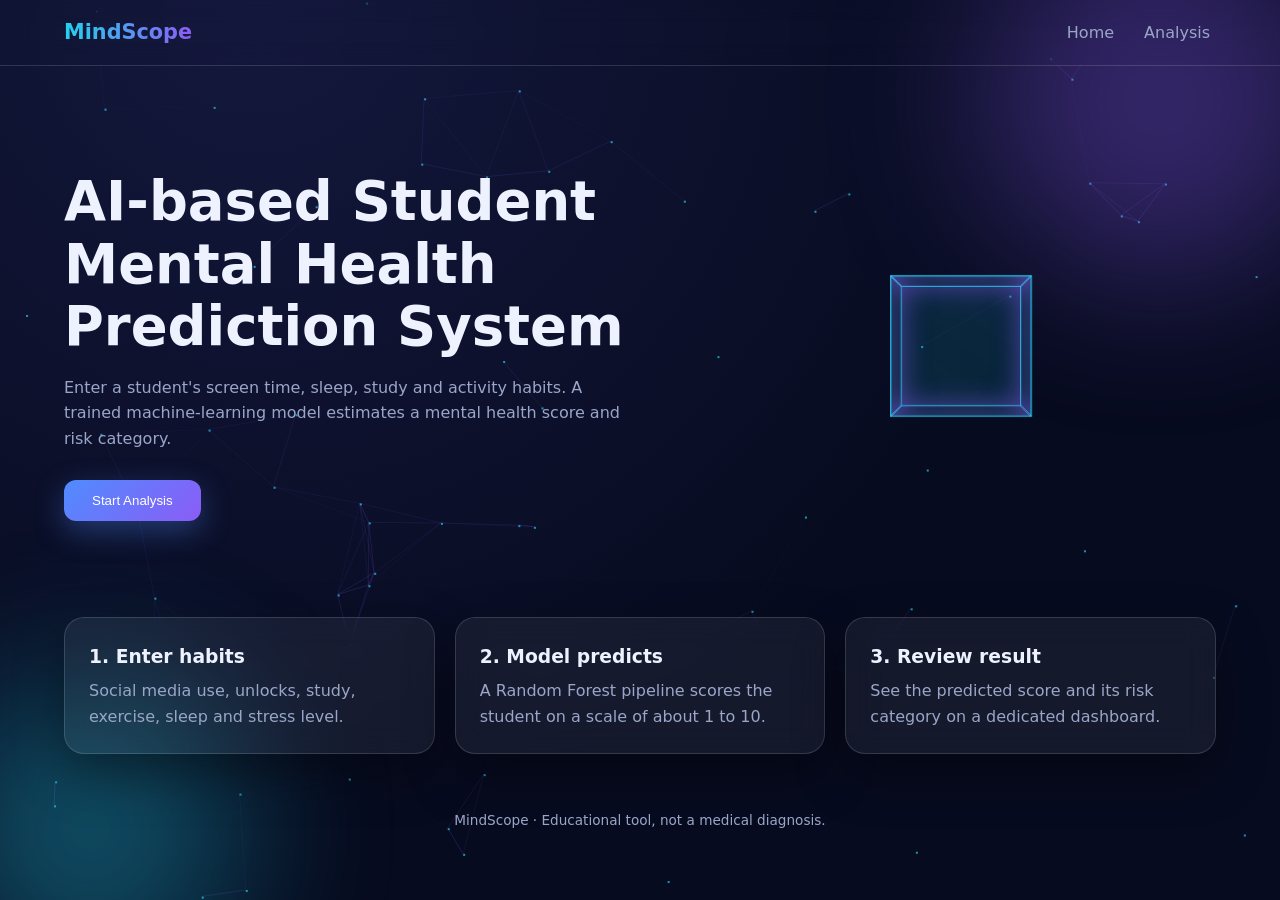
==== project1advance/index.html @ 4517fead "Add files via upload" ====
<!DOCTYPE html>
<html lang="en">
<head>
<meta charset="UTF-8">
<meta name="viewport" content="width=device-width, initial-scale=1">
<title>MindScope – Student Mental Health Prediction</title>
<link rel="stylesheet" href="style.css">
</head>
<body>
<canvas id="bg" aria-hidden="true"></canvas>
<div class="orb o1"></div><div class="orb o2"></div>

<header class="nav">
  <a class="brand" href="#" onclick="showHome();return false">MindScope</a>
  <nav><button class="link" onclick="showHome()">Home</button><button class="link" onclick="showAnalysis()">Analysis</button></nav>
</header>

<main>
<!-- PAGE 1: HOME -->
<section id="page-home" class="page active" aria-label="Home">
  <div class="hero">
    <div>
      <h1>AI-based Student Mental Health Prediction System</h1>
      <p class="lead">Enter a student's screen time, sleep, study and activity habits. A trained machine-learning model estimates a mental health score and risk category.</p>
      <button class="btn" onclick="showAnalysis()">Start Analysis</button>
    </div>
    <div class="scene" aria-hidden="true"><div class="cube"><i></i><i></i><i></i><i></i><i></i><i></i></div></div>
  </div>
  <div class="cards">
    <article class="glass tilt"><h3>1. Enter habits</h3><p>Social media use, unlocks, study, exercise, sleep and stress level.</p></article>
    <article class="glass tilt"><h3>2. Model predicts</h3><p>A Random Forest pipeline scores the student on a scale of about 1 to 10.</p></article>
    <article class="glass tilt"><h3>3. Review result</h3><p>See the predicted score and its risk category on a dedicated dashboard.</p></article>
  </div>
</section>

<!-- PAGE 2: ANALYSIS -->
<section id="page-analysis" class="page" aria-label="Analysis">
  <div class="glass panel">
    <h2>Student analysis</h2>
    <p class="muted">Fields marked * are required.</p>
    <div id="error" class="error" role="alert" hidden></div>
    <form id="form" novalidate></form>
    <div class="actions">
      <button class="btn" id="analyze" type="submit" form="form">Analyze</button>
      <button class="btn ghost" id="reset" type="button">Clear</button>
    </div>
  </div>
  <div id="loader" class="loader" hidden>
    <div class="core"><span></span><span></span><span></span></div>
    <p>Analyzing student data...</p>
  </div>
</section>

<!-- PAGE 3: RESULT -->
<section id="page-result" class="page" aria-label="Result">
  <div class="results">
    <div class="glass tilt rcard">
      <h3>Predicted mental health score</h3>
      <div class="gauge"><svg viewBox="0 0 120 120"><circle cx="60" cy="60" r="52" class="track"/><circle id="ring" cx="60" cy="60" r="52" class="fill"/></svg><b id="score">–</b></div>
      <p class="muted">out of 10</p>
    </div>
    <div class="glass tilt rcard">
      <h3>Risk category</h3>
      <span id="badge" class="badge">–</span>
      <h3 class="mt">Status</h3>
      <span id="status" class="badge ok">–</span>
    </div>
  </div>
  <div class="actions center">
    <button class="btn" onclick="showAnalysis()">Analyze Again</button>
    <button class="btn ghost" onclick="showHome()">Back to Home</button>
  </div>
</section>
</main>

<footer>MindScope · Educational tool, not a medical diagnosis.</footer>
<script src="script.js"></script>
</body>
</html>
---- project1advance/style.css ----
:root{--bg:#070b1f;--c1:#4f8cff;--c2:#8b5cf6;--c3:#22d3ee;--tx:#eef2ff;--mu:#9aa6c8;--gl:rgba(255,255,255,.06);--bd:rgba(255,255,255,.14)}
*{box-sizing:border-box;margin:0}
html,body{min-height:100%}
body{background:radial-gradient(circle at 20% 0,#14183d,var(--bg) 60%);color:var(--tx);font:16px/1.6 "Segoe UI",system-ui,sans-serif;overflow-x:hidden}
#bg{position:fixed;inset:0;z-index:0}
.orb{position:fixed;border-radius:50%;filter:blur(80px);opacity:.35;z-index:0;animation:float 12s ease-in-out infinite}
.o1{width:360px;height:360px;background:var(--c2);top:-80px;right:-60px}
.o2{width:300px;height:300px;background:var(--c3);bottom:-80px;left:-60px;animation-delay:-6s}
@keyframes float{50%{transform:translateY(40px)}}
.nav,main,footer{position:relative;z-index:1}
.nav{display:flex;justify-content:space-between;align-items:center;padding:16px 5vw;backdrop-filter:blur(12px);border-bottom:1px solid var(--bd)}
.brand{font-weight:700;font-size:1.3rem;color:var(--tx);text-decoration:none;background:linear-gradient(90deg,var(--c3),var(--c2));-webkit-background-clip:text;background-clip:text;color:transparent}
.link{background:none;border:0;color:var(--mu);font:inherit;margin-left:18px;cursor:pointer}.link:hover{color:var(--tx)}
main{padding:32px 5vw;min-height:80vh;perspective:1200px}
.page{display:none}
.page.active{display:block;animation:enter .6s ease both}
@keyframes enter{from{opacity:0;transform:translateY(24px) rotateX(8deg)}to{opacity:1;transform:none}}
.hero{display:grid;grid-template-columns:1.2fr 1fr;gap:32px;align-items:center;min-height:55vh}
h1{font-size:clamp(2rem,4.5vw,3.4rem);line-height:1.15;margin-bottom:16px}
.lead{color:var(--mu);max-width:56ch;margin-bottom:28px}
.muted{color:var(--mu)}
.btn{background:linear-gradient(135deg,var(--c1),var(--c2));color:#fff;border:0;border-radius:12px;padding:13px 28px;font:600 1rem inherit;cursor:pointer;box-shadow:0 10px 30px rgba(79,140,255,.35);transition:transform .2s,box-shadow .2s}
.btn:hover:not(:disabled){transform:translateY(-3px);box-shadow:0 16px 40px rgba(139,92,246,.45)}
.btn:disabled{opacity:.55;cursor:not-allowed}
.btn.ghost{background:var(--gl);border:1px solid var(--bd);box-shadow:none}
.btn:focus-visible,input:focus-visible,select:focus-visible,.link:focus-visible{outline:2px solid var(--c3);outline-offset:2px}
.scene{perspective:800px;display:grid;place-items:center;height:280px}
.cube{width:130px;height:130px;position:relative;transform-style:preserve-3d;animation:spin 14s linear infinite}
.cube i{position:absolute;inset:0;border:1px solid var(--c3);background:rgba(34,211,238,.07);box-shadow:inset 0 0 30px rgba(139,92,246,.4)}
.cube i:nth-child(1){transform:translateZ(65px)}.cube i:nth-child(2){transform:rotateY(180deg) translateZ(65px)}
.cube i:nth-child(3){transform:rotateY(90deg) translateZ(65px)}.cube i:nth-child(4){transform:rotateY(-90deg) translateZ(65px)}
.cube i:nth-child(5){transform:rotateX(90deg) translateZ(65px)}.cube i:nth-child(6){transform:rotateX(-90deg) translateZ(65px)}
@keyframes spin{to{transform:rotateX(360deg) rotateY(360deg)}}
.glass{background:var(--gl);border:1px solid var(--bd);border-radius:20px;backdrop-filter:blur(16px);box-shadow:0 20px 50px rgba(0,0,0,.4);padding:24px}
.tilt{transition:transform .15s ease-out;transform-style:preserve-3d}
.cards{display:grid;grid-template-columns:repeat(auto-fit,minmax(220px,1fr));gap:20px;margin-top:24px}
.cards h3{margin-bottom:6px}.cards p{color:var(--mu)}
.panel{max-width:900px;margin:0 auto}
form{display:grid;grid-template-columns:1fr 1fr;gap:18px 24px;margin:18px 0}
.field{display:flex;flex-direction:column;gap:4px}
label{font-weight:600;font-size:.92rem}.req{color:var(--c3)}
small{color:var(--mu);font-size:.78rem}
input,select{background:rgba(7,11,31,.7);color:var(--tx);border:1px solid var(--bd);border-radius:10px;padding:10px 12px;font:inherit;width:100%}
input.bad,select.bad{border-color:#f87171}
.fe{color:#f87171;font-size:.78rem;min-height:1em}
.actions{display:flex;gap:14px;flex-wrap:wrap}.center{justify-content:center;margin-top:28px}
.error{background:rgba(248,113,113,.12);border:1px solid #f87171;border-radius:12px;padding:12px 16px;margin:12px 0}
.loader{position:fixed;inset:0;z-index:10;background:rgba(7,11,31,.88);display:grid;place-content:center;justify-items:center;gap:24px}
.loader[hidden]{display:none}
.core{width:110px;height:110px;position:relative}
.core span{position:absolute;inset:0;border-radius:50%;border:2px solid var(--c3);animation:pulse 2s ease-out infinite}
.core span:nth-child(2){animation-delay:.6s;border-color:var(--c2)}.core span:nth-child(3){animation-delay:1.2s;border-color:var(--c1)}
.core::after{content:"";position:absolute;inset:38px;border-radius:50%;background:var(--c3);box-shadow:0 0 40px var(--c3)}
@keyframes pulse{from{transform:scale(.3);opacity:1}to{transform:scale(1.3);opacity:0}}
.results{display:grid;grid-template-columns:repeat(auto-fit,minmax(260px,1fr));gap:24px;max-width:800px;margin:0 auto}
.rcard{text-align:center;padding:32px}
.gauge{position:relative;width:180px;height:180px;margin:16px auto 4px}
.gauge svg{transform:rotate(-90deg);width:100%}
.gauge circle{fill:none;stroke-width:9}.track{stroke:var(--bd)}
.fill{stroke:var(--c3);stroke-linecap:round;stroke-dasharray:327;stroke-dashoffset:327;transition:stroke-dashoffset 1.4s ease .3s;filter:drop-shadow(0 0 6px var(--c3))}
.gauge b{position:absolute;inset:0;display:grid;place-items:center;font-size:2.6rem}
.badge{display:inline-block;margin-top:12px;padding:8px 18px;border-radius:999px;font-weight:600;background:rgba(34,211,238,.15);border:1px solid var(--c3)}
.badge.good{background:rgba(52,211,153,.15);border-color:#34d399}.badge.warn{background:rgba(251,191,36,.15);border-color:#fbbf24}.badge.risk{background:rgba(248,113,113,.15);border-color:#f87171}
.mt{margin-top:28px}
footer{text-align:center;color:var(--mu);padding:24px;font-size:.85rem}
@media(max-width:768px){.hero{grid-template-columns:1fr}.scene{height:200px}form{grid-template-columns:1fr}.btn{width:100%}}
@media(prefers-reduced-motion:reduce){*{animation:none!important;transition:none!important}}
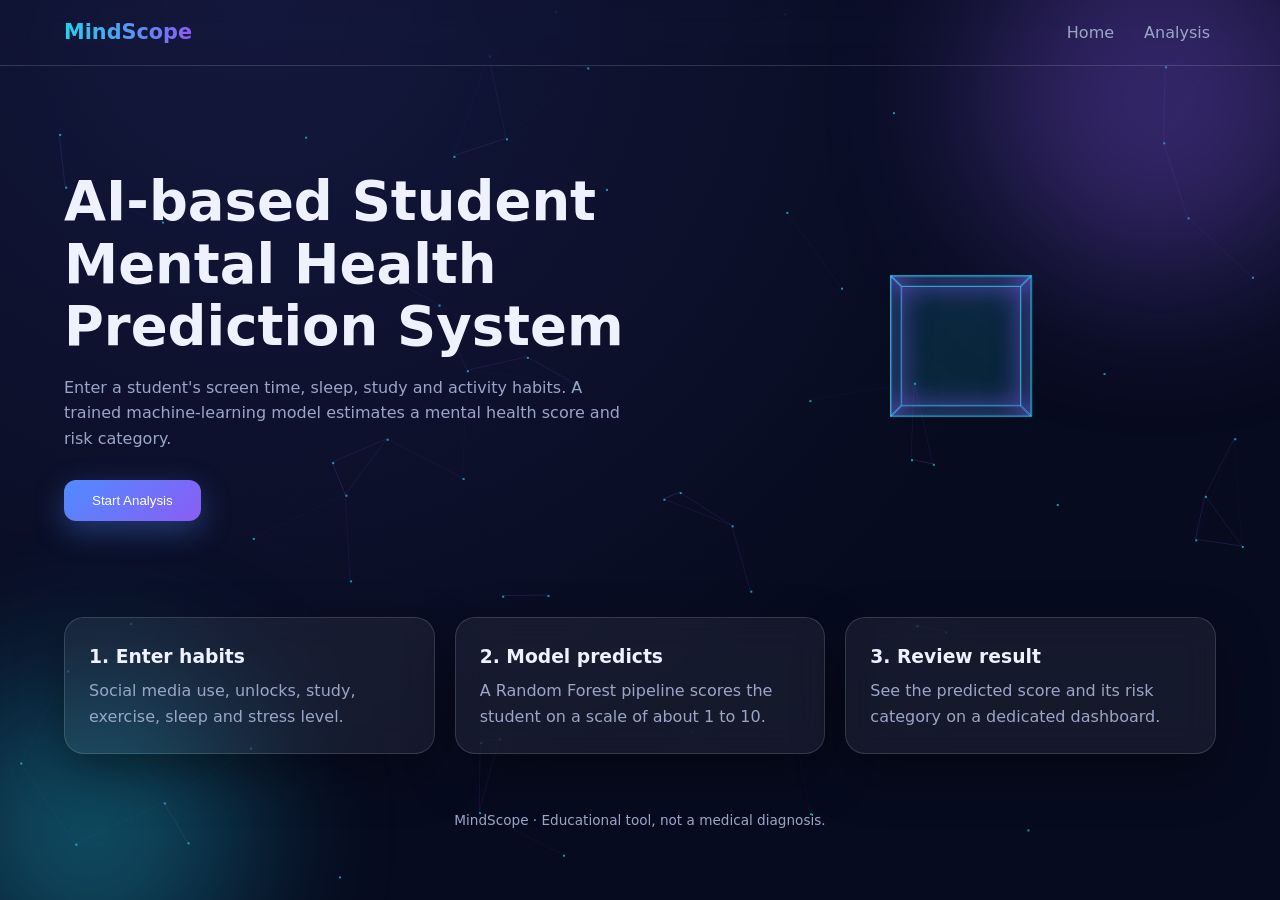
==== commit dc2bcdf0: "html" ====
--- a/project1advance/index.html
+++ b/project1advance/index.html
@@ -1,79 +1,99 @@
 <!DOCTYPE html>
 <html lang="en">
+
 <head>
-<meta charset="UTF-8">
-<meta name="viewport" content="width=device-width, initial-scale=1">
-<title>MindScope – Student Mental Health Prediction</title>
-<link rel="stylesheet" href="style.css">
+  <meta charset="UTF-8">
+  <meta name="viewport" content="width=device-width, initial-scale=1">
+  <title>MindScope – Student Mental Health Prediction</title>
+  <link rel="stylesheet" href="style.css">
 </head>
+
 <body>
-<canvas id="bg" aria-hidden="true"></canvas>
-<div class="orb o1"></div><div class="orb o2"></div>
+  <canvas id="bg" aria-hidden="true"></canvas>
+  <div class="orb o1"></div>
+  <div class="orb o2"></div>
 
-<header class="nav">
-  <a class="brand" href="#" onclick="showHome();return false">MindScope</a>
-  <nav><button class="link" onclick="showHome()">Home</button><button class="link" onclick="showAnalysis()">Analysis</button></nav>
-</header>
+  <header class="nav">
+    <a class="brand" href="#" onclick="showHome();return false">MindScope</a>
+    <nav><button class="link" onclick="showHome()">Home</button><button class="link"
+        onclick="showAnalysis()">Analysis</button></nav>
+  </header>
 
-<main>
-<!-- PAGE 1: HOME -->
-<section id="page-home" class="page active" aria-label="Home">
-  <div class="hero">
-    <div>
-      <h1>AI-based Student Mental Health Prediction System</h1>
-      <p class="lead">Enter a student's screen time, sleep, study and activity habits. A trained machine-learning model estimates a mental health score and risk category.</p>
-      <button class="btn" onclick="showAnalysis()">Start Analysis</button>
-    </div>
-    <div class="scene" aria-hidden="true"><div class="cube"><i></i><i></i><i></i><i></i><i></i><i></i></div></div>
-  </div>
-  <div class="cards">
-    <article class="glass tilt"><h3>1. Enter habits</h3><p>Social media use, unlocks, study, exercise, sleep and stress level.</p></article>
-    <article class="glass tilt"><h3>2. Model predicts</h3><p>A Random Forest pipeline scores the student on a scale of about 1 to 10.</p></article>
-    <article class="glass tilt"><h3>3. Review result</h3><p>See the predicted score and its risk category on a dedicated dashboard.</p></article>
-  </div>
-</section>
+  <main>
+    <!-- PAGE 1: HOME -->
+    <section id="page-home" class="page active" aria-label="Home">
+      <div class="hero">
+        <div>
+          <h1>AI-based Student Mental Health Prediction System</h1>
+          <p class="lead">Enter a student's screen time, sleep, study and activity habits. A trained machine-learning
+            model estimates a mental health score and risk category.</p>
+          <button class="btn" onclick="showAnalysis()">Start Analysis</button>
+        </div>
+        <div class="scene" aria-hidden="true">
+          <div class="cube"><i></i><i></i><i></i><i></i><i></i><i></i></div>
+        </div>
+      </div>
+      <div class="cards">
+        <article class="glass tilt">
+          <h3>1. Enter habits</h3>
+          <p>Social media use, unlocks, study, exercise, sleep and stress level.</p>
+        </article>
+        <article class="glass tilt">
+          <h3>2. Model predicts</h3>
+          <p>A Random Forest pipeline scores the student on a scale of about 1 to 10.</p>
+        </article>
+        <article class="glass tilt">
+          <h3>3. Review result</h3>
+          <p>See the predicted score and its risk category on a dedicated dashboard.</p>
+        </article>
+      </div>
+    </section>
 
-<!-- PAGE 2: ANALYSIS -->
-<section id="page-analysis" class="page" aria-label="Analysis">
-  <div class="glass panel">
-    <h2>Student analysis</h2>
-    <p class="muted">Fields marked * are required.</p>
-    <div id="error" class="error" role="alert" hidden></div>
-    <form id="form" novalidate></form>
-    <div class="actions">
-      <button class="btn" id="analyze" type="submit" form="form">Analyze</button>
-      <button class="btn ghost" id="reset" type="button">Clear</button>
-    </div>
-  </div>
-  <div id="loader" class="loader" hidden>
-    <div class="core"><span></span><span></span><span></span></div>
-    <p>Analyzing student data...</p>
-  </div>
-</section>
+    <!-- PAGE 2: ANALYSIS -->
+    <section id="page-analysis" class="page" aria-label="Analysis">
+      <div class="glass panel">
+        <h2>Student analysis</h2>
+        <p class="muted">Fields marked * are required.</p>
+        <div id="error" class="error" role="alert" hidden></div>
+        <form id="form" novalidate></form>
+        <div class="actions">
+          <button class="btn" id="analyze" type="submit" form="form">Analyze</button>
+          <button class="btn ghost" id="reset" type="button">Clear</button>
+        </div>
+      </div>
+      <div id="loader" class="loader" hidden>
+        <div class="core"><span></span><span></span><span></span></div>
+        <p>Analyzing student data...</p>
+      </div>
+    </section>
 
-<!-- PAGE 3: RESULT -->
-<section id="page-result" class="page" aria-label="Result">
-  <div class="results">
-    <div class="glass tilt rcard">
-      <h3>Predicted mental health score</h3>
-      <div class="gauge"><svg viewBox="0 0 120 120"><circle cx="60" cy="60" r="52" class="track"/><circle id="ring" cx="60" cy="60" r="52" class="fill"/></svg><b id="score">–</b></div>
-      <p class="muted">out of 10</p>
-    </div>
-    <div class="glass tilt rcard">
-      <h3>Risk category</h3>
-      <span id="badge" class="badge">–</span>
-      <h3 class="mt">Status</h3>
-      <span id="status" class="badge ok">–</span>
-    </div>
-  </div>
-  <div class="actions center">
-    <button class="btn" onclick="showAnalysis()">Analyze Again</button>
-    <button class="btn ghost" onclick="showHome()">Back to Home</button>
-  </div>
-</section>
-</main>
+    <!-- PAGE 3: RESULT -->
+    <section id="page-result" class="page" aria-label="Result">
+      <div class="results">
+        <div class="glass tilt rcard">
+          <h3>Predicted mental health score</h3>
+          <div class="gauge"><svg viewBox="0 0 120 120">
+              <circle cx="60" cy="60" r="52" class="track" />
+              <circle id="ring" cx="60" cy="60" r="52" class="fill" />
+            </svg><b id="score">–</b></div>
+          <p class="muted">out of 10</p>
+        </div>
+        <div class="glass tilt rcard">
+          <h3>Risk category</h3>
+          <span id="badge" class="badge">–</span>
+          <h3 class="mt">Status</h3>
+          <span id="status" class="badge ok">–</span>
+        </div>
+      </div>
+      <div class="actions center">
+        <button class="btn" onclick="showAnalysis()">Analyze Again</button>
+        <button class="btn ghost" onclick="showHome()">Back to Home</button>
+      </div>
+    </section>
+  </main>
 
-<footer>MindScope · Educational tool, not a medical diagnosis.</footer>
-<script src="script.js"></script>
+  <footer>MindScope · Educational tool, not a medical diagnosis.</footer>
+  <script src="script.js"></script>
 </body>
-</html>
+
+</html>
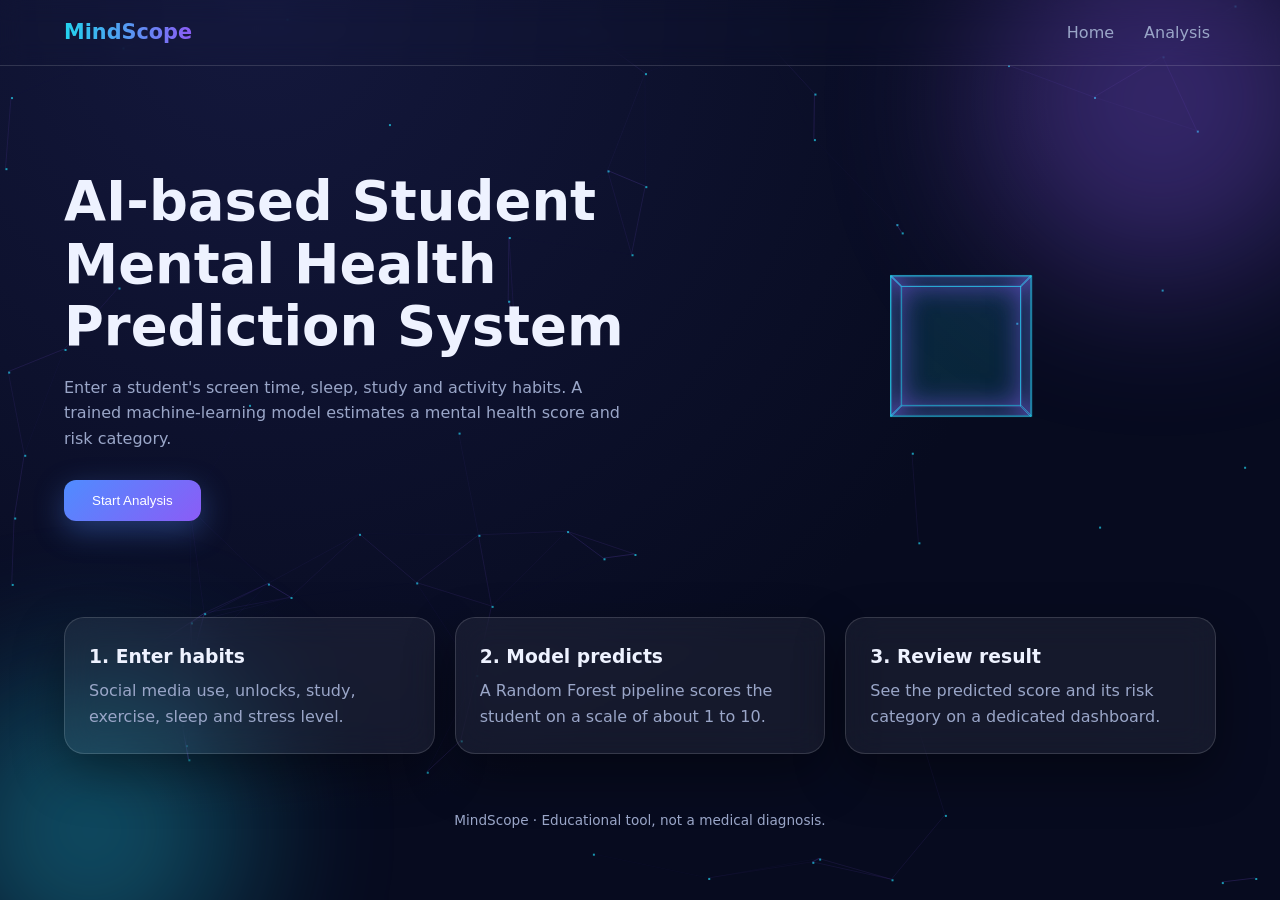
==== commit b166b6f7: "push it" ====
--- a/project1advance/index.html
+++ b/project1advance/index.html
@@ -1,99 +1,146 @@
 <!DOCTYPE html>
 <html lang="en">
+<head>
+<meta charset="UTF-8">
+<meta name="viewport" content="width=device-width, initial-scale=1">
+<title>MindScope – Student Mental Health Prediction</title>
+<link rel="stylesheet" href="style.css">
+</head>
+<body>
+<canvas id="bg" aria-hidden="true"></canvas>
+<div class="orb o1"></div><div class="orb o2"></div>
 
-<head>
-  <meta charset="UTF-8">
-  <meta name="viewport" content="width=device-width, initial-scale=1">
-  <title>MindScope – Student Mental Health Prediction</title>
-  <link rel="stylesheet" href="style.css">
-</head>
+<header class="nav">
+  <a class="brand" href="#" onclick="showHome();return false">MindScope</a>
+  <nav><button class="link" onclick="showHome()">Home</button><button class="link" onclick="showAnalysis()">Analysis</button></nav>
+</header>
 
-<body>
-  <canvas id="bg" aria-hidden="true"></canvas>
-  <div class="orb o1"></div>
-  <div class="orb o2"></div>
+<main>
+<!-- PAGE 1: HOME -->
+<section id="page-home" class="page active" aria-label="Home">
+  <div class="hero">
+    <div>
+      <h1>AI-based Student Mental Health Prediction System</h1>
+      <p class="lead">Enter a student's screen time, sleep, study and activity habits. A trained machine-learning model estimates a mental health score and risk category.</p>
+      <button class="btn" onclick="showAnalysis()">Start Analysis</button>
+    </div>
+    <div class="scene" aria-hidden="true"><div class="cube"><i></i><i></i><i></i><i></i><i></i><i></i></div></div>
+  </div>
+  <div class="cards">
+    <article class="glass tilt"><h3>1. Enter habits</h3><p>Social media use, unlocks, study, exercise, sleep and stress level.</p></article>
+    <article class="glass tilt"><h3>2. Model predicts</h3><p>A Random Forest pipeline scores the student on a scale of about 1 to 10.</p></article>
+    <article class="glass tilt"><h3>3. Review result</h3><p>See the predicted score and its risk category on a dedicated dashboard.</p></article>
+  </div>
+</section>
 
-  <header class="nav">
-    <a class="brand" href="#" onclick="showHome();return false">MindScope</a>
-    <nav><button class="link" onclick="showHome()">Home</button><button class="link"
-        onclick="showAnalysis()">Analysis</button></nav>
-  </header>
+<!-- PAGE 2: ANALYSIS -->
+<section id="page-analysis" class="page" aria-label="Analysis">
+  <div class="glass panel">
+    <div class="panel-header">
+      <div>
+        <h2>Student analysis</h2>
+        <p class="muted">Fields marked * are required.</p>
+      </div>
+      <button class="btn-sample" id="sample-btn" type="button" onclick="fillSampleData()">⚡ Fill Sample Student</button>
+    </div>
+    <div id="error" class="error" role="alert" hidden></div>
+    <form id="form" novalidate></form>
+    <div class="actions">
+      <button class="btn" id="analyze" type="submit" form="form">Analyze</button>
+      <button class="btn ghost" id="reset" type="button">Clear</button>
+    </div>
+  </div>
+  <div id="loader" class="loader" hidden>
+    <div class="core"><span></span><span></span><span></span></div>
+    <p>Analyzing student data...</p>
+  </div>
+</section>
 
-  <main>
-    <!-- PAGE 1: HOME -->
-    <section id="page-home" class="page active" aria-label="Home">
-      <div class="hero">
-        <div>
-          <h1>AI-based Student Mental Health Prediction System</h1>
-          <p class="lead">Enter a student's screen time, sleep, study and activity habits. A trained machine-learning
-            model estimates a mental health score and risk category.</p>
-          <button class="btn" onclick="showAnalysis()">Start Analysis</button>
+<!-- PAGE 3: RESULT -->
+<section id="page-result" class="page" aria-label="Result">
+  <div style="text-align:center; margin-bottom: 20px;">
+    <div id="engine-chip" class="engine-chip">
+      <span class="dot"></span>
+      <span id="engine-text">Live RandomForest Model Connected</span>
+    </div>
+    <h2>Mental Health Impact Assessment</h2>
+  </div>
+
+  <div class="results">
+    <!-- Card 1: Score & Gauge -->
+    <div class="glass tilt rcard">
+      <h3>Predicted Score</h3>
+      <div class="gauge">
+        <svg viewBox="0 0 120 120">
+          <circle cx="60" cy="60" r="52" class="track"/>
+          <circle id="ring" cx="60" cy="60" r="52" class="fill"/>
+        </svg>
+        <b id="score">–</b>
+      </div>
+      <p class="muted">Scale: 1.0 (High Concern) to 10.0 (High Well-Being)</p>
+    </div>
+
+    <!-- Card 2: Risk & Status -->
+    <div class="glass tilt rcard">
+      <h3>Risk Category</h3>
+      <div><span id="badge" class="badge">–</span></div>
+      <h3 class="mt">Well-Being Status</h3>
+      <div><span id="status" class="badge ok">–</span></div>
+      <p id="status-desc" class="muted mt-sm">–</p>
+    </div>
+
+    <!-- Card 3: Habit Metrics Breakdown -->
+    <div class="glass tilt rcard">
+      <h3>Habit Breakdown</h3>
+      <div class="metric-bars">
+        <div class="metric-item">
+          <div class="metric-item-head">
+            <span>Social Media</span>
+            <span id="metric-screen-val">–</span>
+          </div>
+          <div class="metric-track"><div id="metric-screen-bar" class="metric-val" style="width:0%"></div></div>
         </div>
-        <div class="scene" aria-hidden="true">
-          <div class="cube"><i></i><i></i><i></i><i></i><i></i><i></i></div>
+        <div class="metric-item">
+          <div class="metric-item-head">
+            <span>Sleep Duration</span>
+            <span id="metric-sleep-val">–</span>
+          </div>
+          <div class="metric-track"><div id="metric-sleep-bar" class="metric-val" style="width:0%"></div></div>
+        </div>
+        <div class="metric-item">
+          <div class="metric-item-head">
+            <span>Daily Study</span>
+            <span id="metric-study-val">–</span>
+          </div>
+          <div class="metric-track"><div id="metric-study-bar" class="metric-val" style="width:0%"></div></div>
+        </div>
+        <div class="metric-item">
+          <div class="metric-item-head">
+            <span>Physical Activity</span>
+            <span id="metric-activity-val">–</span>
+          </div>
+          <div class="metric-track"><div id="metric-activity-bar" class="metric-val" style="width:0%"></div></div>
         </div>
       </div>
-      <div class="cards">
-        <article class="glass tilt">
-          <h3>1. Enter habits</h3>
-          <p>Social media use, unlocks, study, exercise, sleep and stress level.</p>
-        </article>
-        <article class="glass tilt">
-          <h3>2. Model predicts</h3>
-          <p>A Random Forest pipeline scores the student on a scale of about 1 to 10.</p>
-        </article>
-        <article class="glass tilt">
-          <h3>3. Review result</h3>
-          <p>See the predicted score and its risk category on a dedicated dashboard.</p>
-        </article>
-      </div>
-    </section>
+    </div>
 
-    <!-- PAGE 2: ANALYSIS -->
-    <section id="page-analysis" class="page" aria-label="Analysis">
-      <div class="glass panel">
-        <h2>Student analysis</h2>
-        <p class="muted">Fields marked * are required.</p>
-        <div id="error" class="error" role="alert" hidden></div>
-        <form id="form" novalidate></form>
-        <div class="actions">
-          <button class="btn" id="analyze" type="submit" form="form">Analyze</button>
-          <button class="btn ghost" id="reset" type="button">Clear</button>
-        </div>
-      </div>
-      <div id="loader" class="loader" hidden>
-        <div class="core"><span></span><span></span><span></span></div>
-        <p>Analyzing student data...</p>
-      </div>
-    </section>
+    <!-- Card 4: AI Recommendations & Insights -->
+    <div class="glass rcard full-width">
+      <h3>Personalized Recommendations & Lifestyle Insights</h3>
+      <ul id="insights-list" class="insights-list">
+        <li><span class="icon">💡</span><span>Loading recommendations...</span></li>
+      </ul>
+    </div>
+  </div>
 
-    <!-- PAGE 3: RESULT -->
-    <section id="page-result" class="page" aria-label="Result">
-      <div class="results">
-        <div class="glass tilt rcard">
-          <h3>Predicted mental health score</h3>
-          <div class="gauge"><svg viewBox="0 0 120 120">
-              <circle cx="60" cy="60" r="52" class="track" />
-              <circle id="ring" cx="60" cy="60" r="52" class="fill" />
-            </svg><b id="score">–</b></div>
-          <p class="muted">out of 10</p>
-        </div>
-        <div class="glass tilt rcard">
-          <h3>Risk category</h3>
-          <span id="badge" class="badge">–</span>
-          <h3 class="mt">Status</h3>
-          <span id="status" class="badge ok">–</span>
-        </div>
-      </div>
-      <div class="actions center">
-        <button class="btn" onclick="showAnalysis()">Analyze Again</button>
-        <button class="btn ghost" onclick="showHome()">Back to Home</button>
-      </div>
-    </section>
-  </main>
+  <div class="actions center">
+    <button class="btn" onclick="showAnalysis()">Analyze Again</button>
+    <button class="btn ghost" onclick="showHome()">Back to Home</button>
+  </div>
+</section>
+</main>
 
-  <footer>MindScope · Educational tool, not a medical diagnosis.</footer>
-  <script src="script.js"></script>
+<footer>MindScope · Educational tool, not a medical diagnosis.</footer>
+<script src="script.js"></script>
 </body>
-
-</html>+</html>
--- a/project1advance/style.css
+++ b/project1advance/style.css
@@ -52,16 +52,34 @@
 .core span:nth-child(2){animation-delay:.6s;border-color:var(--c2)}.core span:nth-child(3){animation-delay:1.2s;border-color:var(--c1)}
 .core::after{content:"";position:absolute;inset:38px;border-radius:50%;background:var(--c3);box-shadow:0 0 40px var(--c3)}
 @keyframes pulse{from{transform:scale(.3);opacity:1}to{transform:scale(1.3);opacity:0}}
-.results{display:grid;grid-template-columns:repeat(auto-fit,minmax(260px,1fr));gap:24px;max-width:800px;margin:0 auto}
-.rcard{text-align:center;padding:32px}
+.results{display:grid;grid-template-columns:repeat(auto-fit,minmax(280px,1fr));gap:24px;max-width:920px;margin:0 auto}
+.rcard{text-align:center;padding:28px 24px}
+.full-width{grid-column:1 / -1;text-align:left}
+.panel-header{display:flex;justify-content:space-between;align-items:flex-start;flex-wrap:wrap;gap:12px;margin-bottom:12px}
+.btn-sample{background:rgba(34,211,238,.08);border:1px dashed var(--c3);color:var(--tx);font:500 .85rem inherit;padding:8px 16px;border-radius:10px;cursor:pointer;transition:all .2s}
+.btn-sample:hover{background:rgba(34,211,238,.18);transform:translateY(-1px);box-shadow:0 4px 14px rgba(34,211,238,.2)}
+.engine-chip{display:inline-flex;align-items:center;gap:8px;padding:6px 16px;border-radius:999px;background:rgba(255,255,255,.04);border:1px solid var(--bd);font-size:.82rem;color:var(--mu);margin-bottom:18px}
+.engine-chip .dot{width:8px;height:8px;border-radius:50%;background:#34d399;box-shadow:0 0 10px #34d399}
 .gauge{position:relative;width:180px;height:180px;margin:16px auto 4px}
 .gauge svg{transform:rotate(-90deg);width:100%}
 .gauge circle{fill:none;stroke-width:9}.track{stroke:var(--bd)}
-.fill{stroke:var(--c3);stroke-linecap:round;stroke-dasharray:327;stroke-dashoffset:327;transition:stroke-dashoffset 1.4s ease .3s;filter:drop-shadow(0 0 6px var(--c3))}
-.gauge b{position:absolute;inset:0;display:grid;place-items:center;font-size:2.6rem}
-.badge{display:inline-block;margin-top:12px;padding:8px 18px;border-radius:999px;font-weight:600;background:rgba(34,211,238,.15);border:1px solid var(--c3)}
-.badge.good{background:rgba(52,211,153,.15);border-color:#34d399}.badge.warn{background:rgba(251,191,36,.15);border-color:#fbbf24}.badge.risk{background:rgba(248,113,113,.15);border-color:#f87171}
-.mt{margin-top:28px}
+.fill{stroke:var(--c3);stroke-linecap:round;stroke-dasharray:327;stroke-dashoffset:327;transition:stroke-dashoffset 1.4s cubic-bezier(0.4, 0, 0.2, 1), stroke .5s ease;filter:drop-shadow(0 0 6px var(--c3))}
+.gauge b{position:absolute;inset:0;display:grid;place-items:center;font-size:2.6rem;font-variant-numeric:tabular-nums}
+.badge{display:inline-block;margin-top:12px;padding:8px 18px;border-radius:999px;font-weight:600;background:rgba(34,211,238,.15);border:1px solid var(--c3);color:var(--c3);box-shadow:0 0 15px rgba(34,211,238,.15)}
+.badge.good{background:rgba(52,211,153,.15);border-color:#34d399;color:#34d399;box-shadow:0 0 15px rgba(52,211,153,.15)}
+.badge.warn{background:rgba(251,191,36,.15);border-color:#fbbf24;color:#fbbf24;box-shadow:0 0 15px rgba(251,191,36,.15)}
+.badge.risk{background:rgba(248,113,113,.15);border-color:#f87171;color:#f87171;box-shadow:0 0 15px rgba(248,113,113,.15)}
+.badge.ok{background:rgba(79,140,255,.15);border-color:var(--c1);color:var(--tx);box-shadow:0 0 15px rgba(79,140,255,.15)}
+.mt{margin-top:24px}
+.mt-sm{margin-top:10px;font-size:.88rem;line-height:1.4}
+.metric-bars{display:flex;flex-direction:column;gap:14px;margin-top:16px;text-align:left}
+.metric-item{display:flex;flex-direction:column;gap:5px}
+.metric-item-head{display:flex;justify-content:space-between;font-size:.84rem;color:var(--mu)}
+.metric-track{height:8px;border-radius:4px;background:rgba(255,255,255,.08);overflow:hidden;position:relative}
+.metric-val{height:100%;border-radius:4px;transition:width 1s cubic-bezier(0.4, 0, 0.2, 1);background:linear-gradient(90deg,var(--c1),var(--c3))}
+.insights-list{list-style:none;padding:0;margin:16px 0 0;display:flex;flex-direction:column;gap:12px;text-align:left}
+.insights-list li{display:flex;align-items:flex-start;gap:12px;padding:12px 16px;border-radius:12px;background:rgba(255,255,255,.03);border:1px solid rgba(255,255,255,.07);font-size:.92rem;line-height:1.5;color:var(--tx)}
+.insights-list li .icon{font-size:1.25rem;flex-shrink:0}
 footer{text-align:center;color:var(--mu);padding:24px;font-size:.85rem}
-@media(max-width:768px){.hero{grid-template-columns:1fr}.scene{height:200px}form{grid-template-columns:1fr}.btn{width:100%}}
+@media(max-width:768px){.hero{grid-template-columns:1fr}.scene{height:200px}form{grid-template-columns:1fr}.btn{width:100%}.full-width{grid-column:auto}}
 @media(prefers-reduced-motion:reduce){*{animation:none!important;transition:none!important}}
